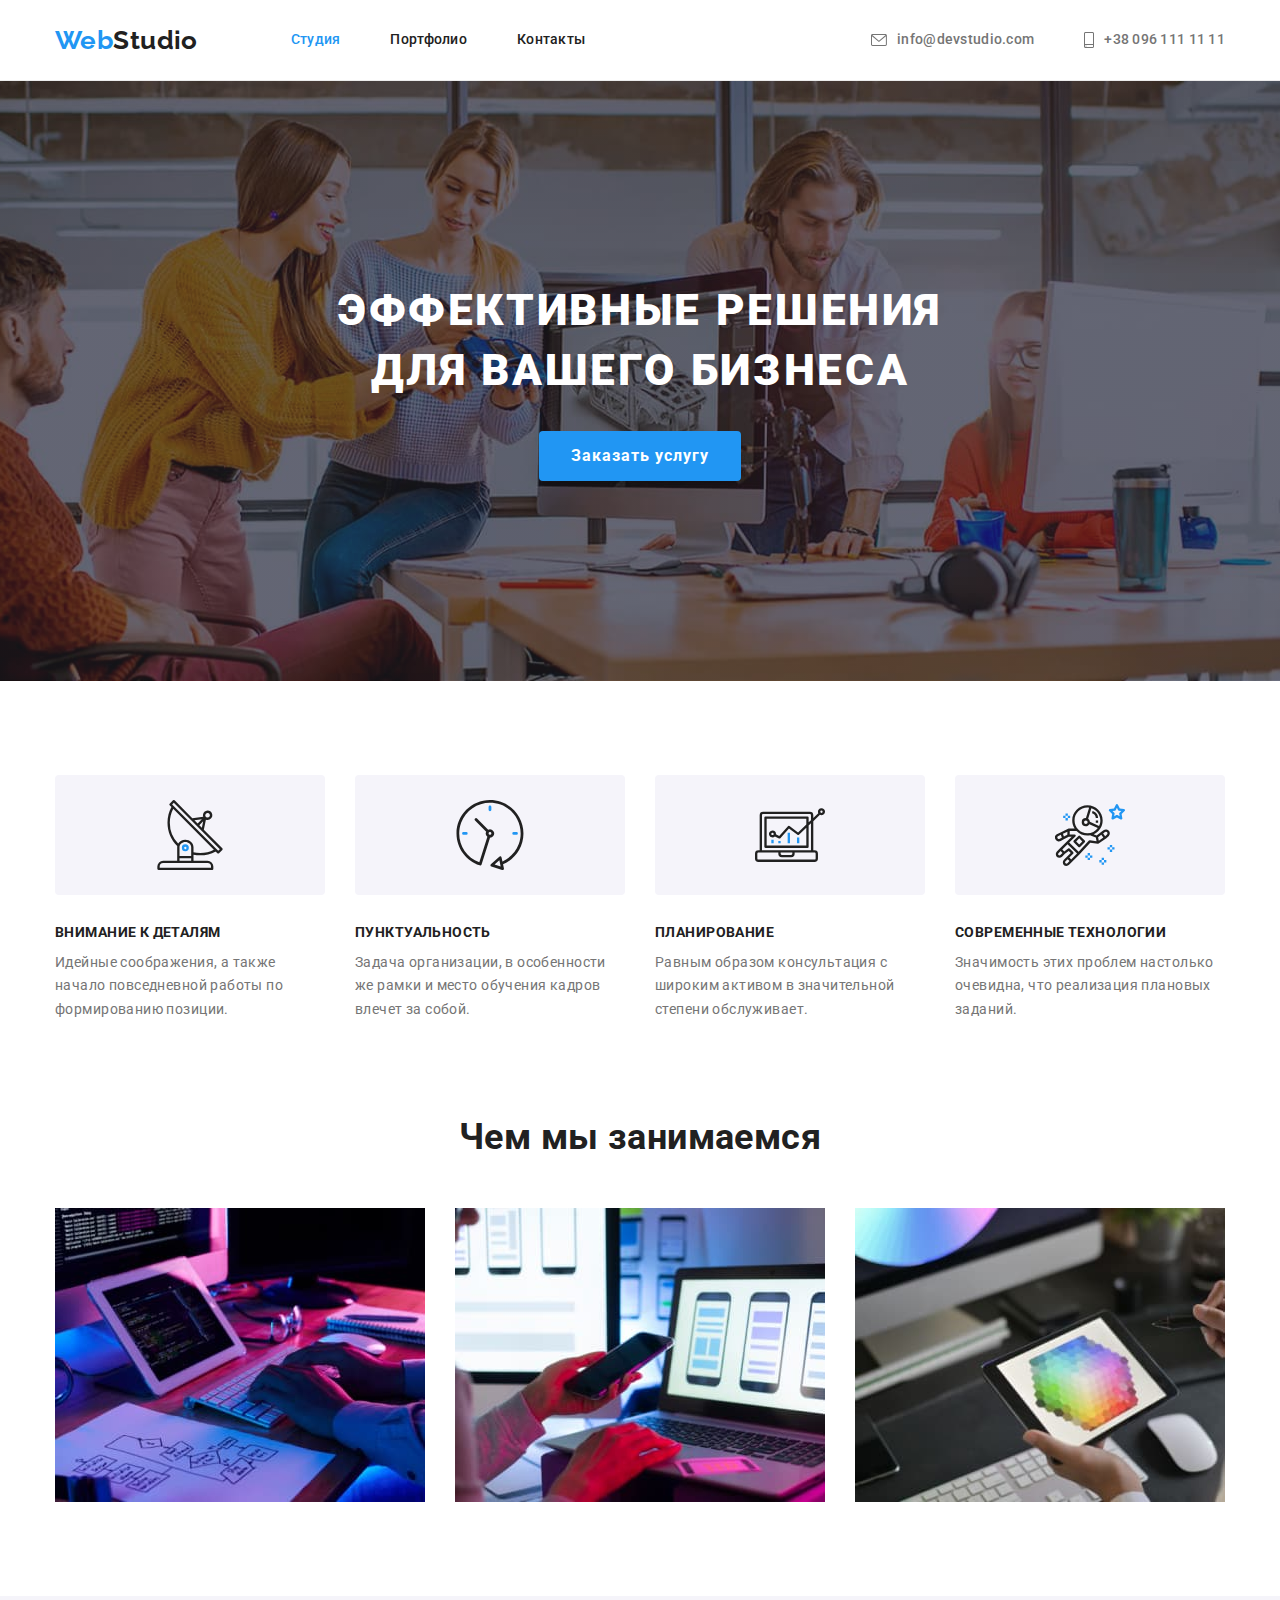
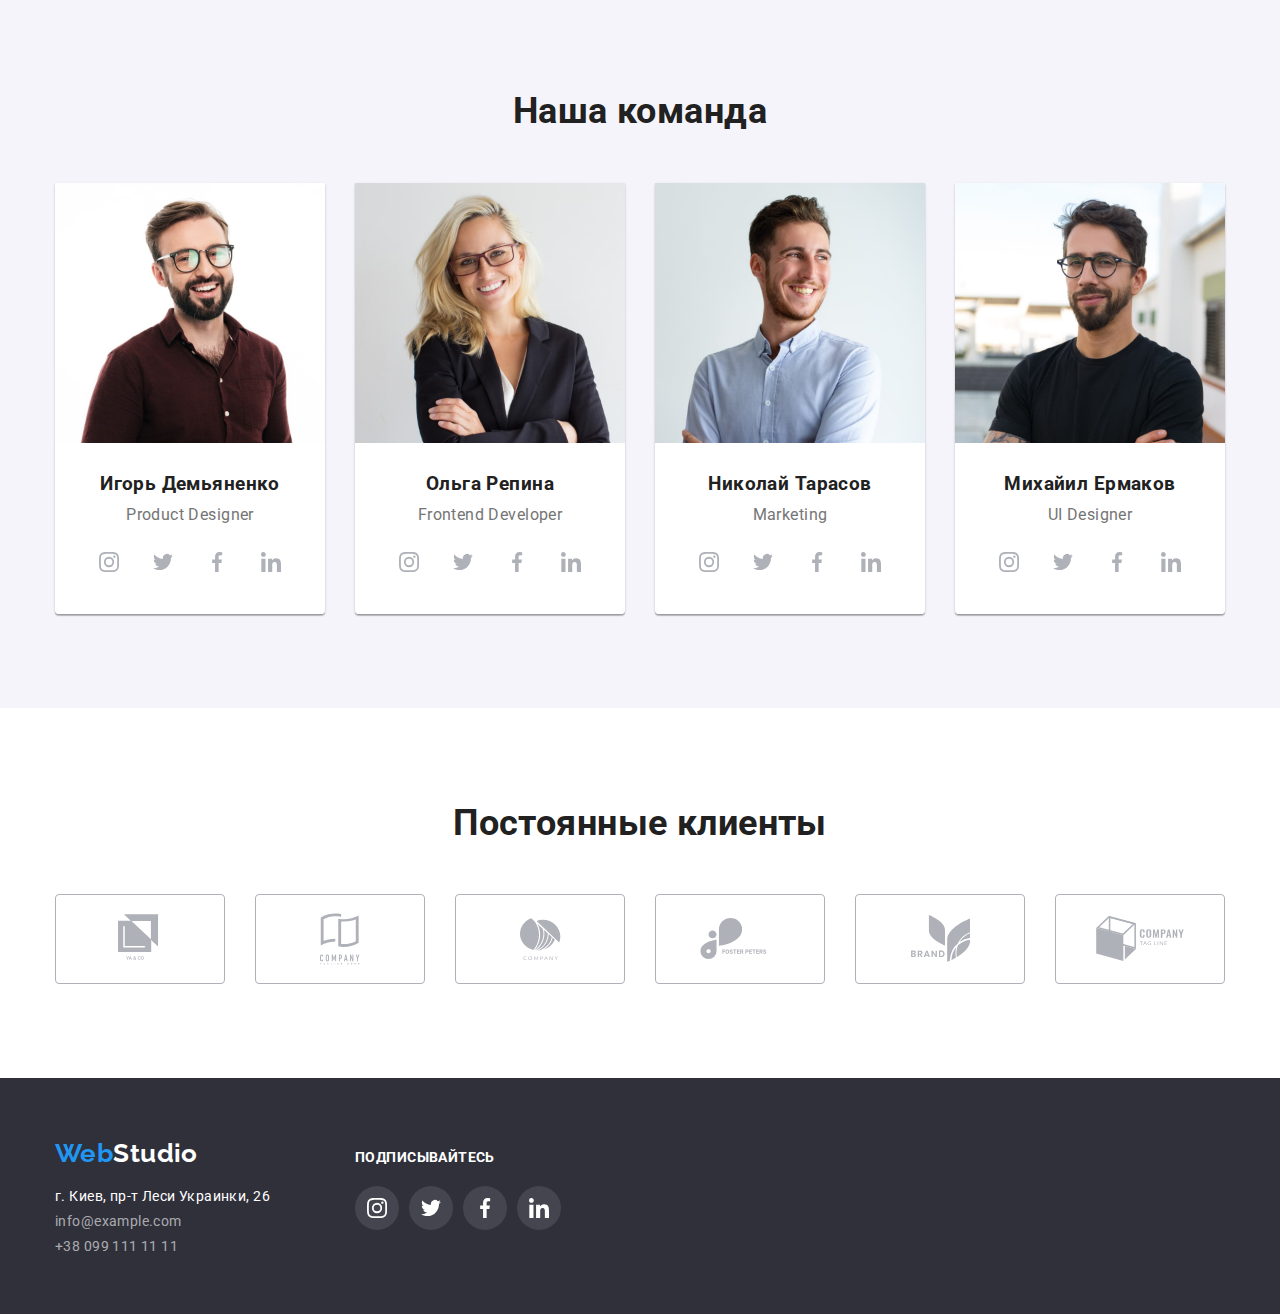
==== index.html @ 0dd32082 "Скопировал все файлы из дз-4" ====
<!DOCTYPE html>
<html lang="ru">
  <head>
    <meta charset="UTF-8" />
    <meta name="viewport" content="width=device-width, initial-scale=1.0" />
    <meta name="description" content="" />
    <meta name="keywords" content="" />
    <title>WebStudio</title>
    <link
      href="https://fonts.googleapis.com/css2?family=Raleway:wght@700&family=Roboto:wght@400;500;700;900&display=swap"
      rel="stylesheet"
    />
    <link rel="stylesheet" href="./css/modern-normalize.css" />
    <link rel="stylesheet" href="./css/common.css" />
    <link rel="stylesheet" href="./css/main.css" />
  </head>

  <body>
    <!-- HEADER -->
    <header class="header">
      <div class="container">
        <nav class="nav">
          <a href="index.html" class="logo header-logo link">Web<span class="header-logo-studio">Studio</span></a>
          <ul class="list site-menu">
            <li class="item"><a href="./index.html" class="site-nav link current">Студия</a></li>
            <li class="item"><a href="./portfolio.html" class="site-nav link">Портфолио</a></li>
            <li class="item"><a href="" class="site-nav link">Контакты</a></li>
          </ul>
        </nav>
        <ul class="list contacts">
          <li class="item">
            <a href="mailto:info@devstudio.com" class="e-mail header-e-mail link">
              <svg class="header-icon icon-envelope" width="16px" height="12px">
                <use href="./icons/sprite.svg#icon-envelope"></use>
              </svg>
              info@devstudio.com</a
            >
          </li>
          <li class="item">
            <a href="tel:+380961111111" class="tel header-tel link">
              <svg class="header-icon icon-smartphone" width="10px" height="16px">
                <use href="./icons/sprite.svg#icon-smartphone"></use>
              </svg>
              +38 096 111 11 11</a
            >
          </li>
        </ul>
      </div>
    </header>

    <main>
      <!-- HERO -->
      <section class="hero-section">
        <div class="container">
          <h1 class="hero-title">Эффективные решения<br />для вашего бизнеса</h1>
          <button class="hero-btn">Заказать услугу</button>
        </div>
      </section>

      <!-- 4 ГЛАВНЫХ ПРИНЦИПА -->
      <section class="principles-section">
        <div class="container">
          <h2 class="section-title visually-hidden">4 главных принципа</h2>
          <ul class="list principles-list">
            <li class="item">
              <div class="principles-div">
                <svg class="icon-antenna" width="70px" height="70px">
                  <use href="./icons/sprite.svg#icon-antenna"></use>
                </svg>
              </div>
              <h3 class="principle">Внимание к деталям</h3>
              <p class="principle-text">
                Идейные соображения, а также начало повседневной работы по формированию позиции.
              </p>
            </li>
            <li class="item">
              <div class="principles-div">
                <svg class="icon-clock" width="70px" height="70px">
                  <use href="./icons/sprite.svg#icon-clock"></use>
                </svg>
              </div>
              <h3 class="principle">Пунктуальность</h3>
              <p class="principle-text">
                Задача организации, в особенности же рамки и место обучения кадров влечет за собой.
              </p>
            </li>
            <li class="item">
              <div class="principles-div">
                <svg class="icon-diagram" width="70px" height="70px">
                  <use href="./icons/sprite.svg#icon-diagram"></use>
                </svg>
              </div>
              <h3 class="principle">Планирование</h3>
              <p class="principle-text">
                Равным образом консультация с широким активом в значительной степени обслуживает.
              </p>
            </li>
            <li class="item">
              <div class="principles-div">
                <svg class="icon-astronaut" width="70px" height="70px">
                  <use href="./icons/sprite.svg#icon-astronaut"></use>
                </svg>
              </div>
              <h3 class="principle">Современные технологии</h3>
              <p class="principle-text">Значимость этих проблем настолько очевидна, что реализация плановых заданий.</p>
            </li>
          </ul>
        </div>
      </section>

      <!-- ЧЕМ МЫ ЗАНИМАЕМСЯ -->
      <section class="what-we-do-section">
        <div class="container">
          <h2 class="section-title">Чем мы занимаемся</h2>
          <ul class="list what-we-do-list">
            <li class="item"><img src="./img/img1.jpg" alt="" width="370" /></li>
            <li class="item"><img src="./img/img2.jpg" alt="" width="370" /></li>
            <li class="item"><img src="./img/img3.jpg" alt="" width="370" /></li>
          </ul>
        </div>
      </section>

      <!-- НАША КОМАНДА -->
      <section class="our-team-section">
        <div class="container">
          <h2 class="section-title">Наша команда</h2>
          <ul class="list our-team-list">
            <li class="item worker-card">
              <div class="worker-img"><img src="./img/igor.jpg" alt="Игорь Демьяненко" width="270" /></div>
              <div class="worker-info">
                <h3 class="worker-name">Игорь Демьяненко</h3>
                <p lang="en" class="worker-position">Product Designer</p>
                <ul class="list social-networks-list">
                  <li class="item social-network-item">
                    <a
                      href="https://www.instagram.com/"
                      class="link social-network-link"
                      target="_blank"
                      title="Инстаграм"
                    >
                      <svg class="social-network-icon icon-instagram" width="20px" height="20px">
                        <use href="./icons/sprite.svg#icon-instagram"></use>
                      </svg>
                    </a>
                  </li>
                  <li class="item social-network-item">
                    <a href="https://www.twitter.com/" class="link social-network-link" target="_blank" title="Твиттер">
                      <svg class="social-network-icon icon-twitter" width="20px" height="20px">
                        <use href="./icons/sprite.svg#icon-twitter"></use>
                      </svg>
                    </a>
                  </li>
                  <li class="item social-network-item">
                    <a
                      href="https://www.facebook.com/"
                      class="link social-network-link"
                      target="_blank"
                      title="Фейсбук"
                    >
                      <svg class="social-network-icon icon-facebook" width="20px" height="20px">
                        <use href="./icons/sprite.svg#icon-facebook"></use>
                      </svg>
                    </a>
                  </li>
                  <li class="item social-network-item">
                    <a
                      href="https://www.linkedin.com/"
                      class="link social-network-link"
                      target="_blank"
                      title="Линкедин"
                    >
                      <svg class="social-network-icon icon-linkedin" width="20px" height="20px">
                        <use href="./icons/sprite.svg#icon-linkedin"></use>
                      </svg>
                    </a>
                  </li>
                </ul>
              </div>
            </li>
            <li class="item worker-card">
              <div class="worker-img"><img src="./img/olga.jpg" alt="Ольга Репина" width="270" /></div>
              <div class="worker-info">
                <h3 class="worker-name">Ольга Репина</h3>
                <p lang="en" class="worker-position">Frontend Developer</p>
                <ul class="list social-networks-list">
                  <li class="item social-network-item">
                    <a
                      href="https://www.instagram.com/"
                      class="link social-network-link"
                      target="_blank"
                      title="Инстаграм"
                    >
                      <svg class="social-network-icon icon-instagram" width="20px" height="20px">
                        <use href="./icons/sprite.svg#icon-instagram"></use>
                      </svg>
                    </a>
                  </li>
                  <li class="item social-network-item">
                    <a href="https://www.twitter.com/" class="link social-network-link" target="_blank" title="Твиттер">
                      <svg class="social-network-icon icon-twitter" width="20px" height="20px">
                        <use href="./icons/sprite.svg#icon-twitter"></use>
                      </svg>
                    </a>
                  </li>
                  <li class="item social-network-item">
                    <a
                      href="https://www.facebook.com/"
                      class="link social-network-link"
                      target="_blank"
                      title="Фейсбук"
                    >
                      <svg class="social-network-icon icon-facebook" width="20px" height="20px">
                        <use href="./icons/sprite.svg#icon-facebook"></use>
                      </svg>
                    </a>
                  </li>
                  <li class="item social-network-item">
                    <a
                      href="https://www.linkedin.com/"
                      class="link social-network-link"
                      target="_blank"
                      title="Линкедин"
                    >
                      <svg class="social-network-icon icon-linkedin" width="20px" height="20px">
                        <use href="./icons/sprite.svg#icon-linkedin"></use>
                      </svg>
                    </a>
                  </li>
                </ul>
              </div>
            </li>
            <li class="item worker-card">
              <div class="worker-img"><img src="./img/nikolay.jpg" alt="Николай Тарасов" width="270" /></div>
              <div class="worker-info">
                <h3 class="worker-name">Николай Тарасов</h3>
                <p lang="en" class="worker-position">Marketing</p>
                <ul class="list social-networks-list">
                  <li class="item social-network-item">
                    <a
                      href="https://www.instagram.com/"
                      class="link social-network-link"
                      target="_blank"
                      title="Инстаграм"
                    >
                      <svg class="social-network-icon icon-instagram" width="20px" height="20px">
                        <use href="./icons/sprite.svg#icon-instagram"></use>
                      </svg>
                    </a>
                  </li>
                  <li class="item social-network-item">
                    <a href="https://www.twitter.com/" class="link social-network-link" target="_blank" title="Твиттер">
                      <svg class="social-network-icon icon-twitter" width="20px" height="20px">
                        <use href="./icons/sprite.svg#icon-twitter"></use>
                      </svg>
                    </a>
                  </li>
                  <li class="item social-network-item">
                    <a
                      href="https://www.facebook.com/"
                      class="link social-network-link"
                      target="_blank"
                      title="Фейсбук"
                    >
                      <svg class="social-network-icon icon-facebook" width="20px" height="20px">
                        <use href="./icons/sprite.svg#icon-facebook"></use>
                      </svg>
                    </a>
                  </li>
                  <li class="item social-network-item">
                    <a
                      href="https://www.linkedin.com/"
                      class="link social-network-link"
                      target="_blank"
                      title="Линкедин"
                    >
                      <svg class="social-network-icon icon-linkedin" width="20px" height="20px">
                        <use href="./icons/sprite.svg#icon-linkedin"></use>
                      </svg>
                    </a>
                  </li>
                </ul>
              </div>
            </li>
            <li class="item worker-card">
              <div class="worker-img"><img src="./img/mihail.jpg" alt="Михайил Ермаков" width="270" /></div>
              <div class="worker-info">
                <h3 class="worker-name">Михайил Ермаков</h3>
                <p lang="en" class="worker-position">UI Designer</p>
                <ul class="list social-networks-list">
                  <li class="item social-network-item">
                    <a
                      href="https://www.instagram.com/"
                      class="link social-network-link"
                      target="_blank"
                      title="Инстаграм"
                    >
                      <svg class="social-network-icon icon-instagram" width="20px" height="20px">
                        <use href="./icons/sprite.svg#icon-instagram"></use>
                      </svg>
                    </a>
                  </li>
                  <li class="item social-network-item">
                    <a href="https://www.twitter.com/" class="link social-network-link" target="_blank" title="Твиттер">
                      <svg class="social-network-icon icon-twitter" width="20px" height="20px">
                        <use href="./icons/sprite.svg#icon-twitter"></use>
                      </svg>
                    </a>
                  </li>
                  <li class="item social-network-item">
                    <a
                      href="https://www.facebook.com/"
                      class="link social-network-link"
                      target="_blank"
                      title="Фейсбук"
                    >
                      <svg class="social-network-icon icon-facebook" width="20px" height="20px">
                        <use href="./icons/sprite.svg#icon-facebook"></use>
                      </svg>
                    </a>
                  </li>
                  <li class="item social-network-item">
                    <a
                      href="https://www.linkedin.com/"
                      class="link social-network-link"
                      target="_blank"
                      title="Линкедин"
                    >
                      <svg class="social-network-icon icon-linkedin" width="20px" height="20px">
                        <use href="./icons/sprite.svg#icon-linkedin"></use>
                      </svg>
                    </a>
                  </li>
                </ul>
              </div>
            </li>
          </ul>
        </div>
      </section>

      <!-- КЛИЕНТЫ -->
      <section class="clients-section">
        <div class="container">
          <h2 class="section-title">Постоянные клиенты</h2>
          <ul class="list clients-list">
            <li class="item client-item">
              <a href="" class="link client-link" target="_blank">
                <svg class="client-icon icon-ya-and-co" width="44.27px" height="49.23px">
                  <use href="./icons/sprite.svg#icon-ya-and-co"></use>
                </svg>
              </a>
            </li>
            <li class="item client-item">
              <a href="" class="link client-link" target="_blank">
                <svg class="client-icon icon-company-tagline-here" width="40px" height="52px">
                  <use href="./icons/sprite.svg#icon-company-tagline-here"></use>
                </svg>
              </a>
            </li>
            <li class="item client-item">
              <a href="" class="link client-link" target="_blank">
                <svg class="client-icon icon-company" width="41px" height="42.6px">
                  <use href="./icons/sprite.svg#icon-company"></use>
                </svg>
              </a>
            </li>
            <li class="item client-item">
              <a href="" class="link client-link" target="_blank">
                <svg class="client-icon icon-foster-peters" width="79.66px" height="42.02px">
                  <use href="./icons/sprite.svg#icon-foster-peters"></use>
                </svg>
              </a>
            </li>
            <li class="item client-item">
              <a href="" class="link client-link" target="_blank">
                <svg class="client-icon icon-brand" width="59px" height="47px">
                  <use href="./icons/sprite.svg#icon-brand"></use>
                </svg>
              </a>
            </li>
            <li class="item client-item">
              <a href="" class="link client-link" target="_blank">
                <svg class="client-icon icon-company-tag-line" width="88.48px" height="45.44px">
                  <use href="./icons/sprite.svg#icon-company-tag-line"></use>
                </svg>
              </a>
            </li>
          </ul>
        </div>
      </section>
    </main>

    <!-- FOOTER -->
    <footer class="footer">
      <div class="container">
        <section class="footer-logo-address">
          <a href="index.html" class="logo footer-logo link">Web<span class="footer-logo-studio">Studio</span></a>
          <address>
            <ul class="list">
              <li>
                <a href="https://goo.gl/maps/ob6mUAmVErRQbY527" class="physical-address link" target="_blank"
                  >г. Киев, пр-т Леси Украинки, 26</a
                >
              </li>
              <li><a href="mailto:info@example.com" class="footer-e-mail e-mail link">info@example.com</a></li>
              <li><a href="tel:+380991111111" class="footer-tel tel link">+38 099 111 11 11</a></li>
            </ul>
          </address>
        </section>
        <section class="footer-social-networks">
          <h2 class="subscribe">Подписывайтесь</h2>
          <ul class="list footer-social-networks-list">
            <li class="item footer-social-network-item">
              <a
                href="https://www.instagram.com/"
                class="link footer-social-network-link"
                target="_blank"
                title="Инстаграм"
              >
                <svg class="footer-social-network-icon icon-instagram" width="20px" height="20px">
                  <use href="./icons/sprite.svg#icon-instagram"></use>
                </svg>
              </a>
            </li>
            <li class="item footer-social-network-item">
              <a
                href="https://www.twitter.com/"
                class="link footer-social-network-link"
                target="_blank"
                title="Твиттер"
              >
                <svg class="footer-social-network-icon icon-twitter" width="20px" height="20px">
                  <use href="./icons/sprite.svg#icon-twitter"></use>
                </svg>
              </a>
            </li>
            <li class="item footer-social-network-item">
              <a
                href="https://www.facebook.com/"
                class="link footer-social-network-link"
                target="_blank"
                title="Фейсбук"
              >
                <svg class="footer-social-network-icon icon-facebook" width="20px" height="20px">
                  <use href="./icons/sprite.svg#icon-facebook"></use>
                </svg>
              </a>
            </li>
            <li class="item footer-social-network-item">
              <a
                href="https://www.linkedin.com/"
                class="link footer-social-network-link"
                target="_blank"
                title="Линкедин"
              >
                <svg class="footer-social-network-icon icon-linkedin" width="20px" height="20px">
                  <use href="./icons/sprite.svg#icon-linkedin"></use>
                </svg>
              </a>
            </li>
          </ul>
        </section>
      </div>
    </footer>
  </body>
</html>
---- css/common.css ----
/* COMMON */

:root {
  --primary-text-color: #212121;
  --secondary-text-color: #757575;
  --hover-color: #2196f3;
  --white-color: white;
  --section-dark-bg-color: #2f303a;
  --section-gray-bg-color: #f5f4fa;
  --transparent-gray-color: rgba(255, 255, 255, 0.6);
  --icons-gray: #afb1b8;
}

/* * {
  outline: 1px solid black;
} */

body {
  font-family: "roboto", sans-serif;
  font-size: 14px;
  line-height: 1.14;
  color: var(--primary-text-color);
  letter-spacing: 0.03em;
}

h1,
h2,
h3,
h4,
h5,
h6,
p {
  margin-top: 0;
  margin-bottom: 0;
}

.list {
  padding: 0;
  margin: 0;
  list-style: none;
}

.link {
  text-decoration: none;
  color: inherit;
}

.section-title {
  font-size: 36px;
  text-align: center;
  margin-bottom: 50px;
  line-height: 1.17;
}

.logo {
  font-family: "Raleway", sans-serif;
  font-weight: bold;
  font-size: 26px;
  line-height: 1.19;
  color: var(--hover-color);
  padding-top: 10px;
  padding-bottom: 10px;
}

.container {
  padding-right: 15px;
  padding-left: 15px;
  width: 1200px;
  margin-right: auto;
  margin-left: auto;
}

img {
  display: block;
  min-width: 100%;
  height: auto;
  object-fit: cover;
  object-position: center;
}

.visually-hidden {
  position: absolute !important;
  clip: rect(1px 1px 1px 1px);
  clip: rect(1px, 1px, 1px, 1px);
  padding: 0 !important;
  border: 0 !important;
  height: 1px !important;
  width: 1px !important;
  overflow: hidden;
}

/* HEADER */

.header {
  background-color: white;
  border-bottom: 1px solid #ececec;
}

.header-logo-studio {
  color: var(--primary-text-color);
}

.header .container,
.nav,
.site-menu,
.contacts {
  display: flex;
  align-items: center;
}

.nav .logo {
  margin-right: 93px;
}

.contacts {
  margin-left: auto;
}

.site-menu .item:not(:last-child),
.contacts .item:not(:last-child) {
  margin-right: 50px;
}

.site-nav {
  display: block;
  font-weight: 500;
  font-size: 14px;
  line-height: 1.14;
  letter-spacing: 0.02em;
  color: var(--primary-text-color);
  padding-top: 32px;
  padding-bottom: 32px;
}

.header-icon {
  margin-right: 10px;
  fill: var(--secondary-text-color);
}

.header-e-mail,
.header-tel {
  display: flex;
  justify-content: center;
  align-items: center;
  color: var(--secondary-text-color);
  font-weight: 500;
  line-height: 1.14;
  letter-spacing: 0.02em;
  padding-top: 32px;
  padding-bottom: 32px;
}

.site-nav:hover,
.site-nav:focus,
.e-mail:hover,
.e-mail:focus,
.tel:hover,
.tel:focus,
.physical-address:hover,
.physical-address:focus {
  color: var(--hover-color);
}

.contacts .link:hover .header-icon,
.contacts .link:focus .header-icon {
  fill: var(--hover-color);
}

.site-menu .current {
  color: var(--hover-color);
}

/* FOOTER */

.footer {
  background-color: var(--section-dark-bg-color);
  padding-top: 50px;
  padding-bottom: 50px;
}

.footer .container {
  display: flex;
}

.footer-logo-address {
  width: 270px;
  margin-right: 30px;
}

.footer-logo {
  display: inline-block;
  margin-bottom: 10px;
}

.footer-logo-studio {
  color: var(--white-color);
}

address {
  color: var(--white-color);
  font-style: normal;
}

.physical-address,
.footer-e-mail,
.footer-tel {
  display: inline-block;
  margin-bottom: 9px;
}

.footer-e-mail,
.footer-tel {
  color: var(--transparent-gray-color);
}

.subscribe {
  text-transform: uppercase;
  color: white;
  font-size: 14px;
  margin-top: 22px;
  margin-bottom: 20px;
}

.footer-social-networks {
  width: 270px;
  margin-right: 30px;
}

.footer-social-networks-list {
  display: flex;
}

.footer-social-network-item:not(:last-child) {
  margin-right: 10px;
}

.footer-social-network-link {
  display: flex;
  justify-content: center;
  align-items: center;
  width: 44px;
  height: 44px;
  border-radius: 50%;
  background-color: rgba(255, 255, 255, 0.1);
}

.footer-social-network-icon {
  fill: white;
}

.footer-social-network-link:hover {
  background-color: var(--hover-color);
}
---- css/main.css ----
/* HERO */

.hero-section {
  background-color: var(--section-dark-bg-color);
  background-image: linear-gradient(to right, rgba(47, 48, 58, 0.4), rgba(47, 48, 58, 0.4)), url(../img/hero-bg-img.jpg);
  background-repeat: no-repeat;
  background-position: center;
  background-size: cover;
  text-align: center;
  padding-top: 200px;
  padding-bottom: 200px;
}

.hero-title {
  margin-top: 0;
  margin-bottom: 0;
  font-weight: 900;
  font-size: 44px;
  line-height: 1.36;
  letter-spacing: 0.06em;
  text-transform: uppercase;
  color: var(--white-color);
  margin-bottom: 30px;
  min-width: 696px;
}

.hero-btn {
  display: inline-block;
  font-family: "roboto", sans-serif;
  color: var(--white-color);
  font-weight: bold;
  font-size: 16px;
  line-height: 1.87;
  letter-spacing: 0.06em;
  text-align: center;
  background-color: var(--hover-color);
  border: none;
  padding: 10px 32px;
  box-shadow: 0px 4px 4px rgba(0, 0, 0, 0.15);
  border-radius: 4px;
}

/* 4 ГЛАВНЫХ ПРИНЦИПА */

.principles-section {
  padding-top: 94px;
}

.principles-list {
  display: flex;
  flex-wrap: wrap;
  justify-content: center;
  margin: -15px;
}

.principles-list .item {
  width: calc((100% - 4 * 30px) / 4);
  margin: 15px;
}

.principles-div {
  display: flex;
  height: 120px;
  background-color: var(--section-gray-bg-color);
  align-items: center;
  justify-content: center;
  border-radius: 4px;
  margin-bottom: 30px;
}

.principle {
  text-transform: uppercase;
  font-weight: bold;
  font-size: 14px;
  line-height: 1.14;
  margin-bottom: 10px;
}

.principle-text {
  color: var(--secondary-text-color);
  margin-top: 0;
  margin-bottom: 0;
  line-height: 1.71;
}

/* ЧЕМ МЫ ЗАНИМАЕМСЯ */

.what-we-do-section {
  padding-top: 94px;
  padding-bottom: 94px;
}

.what-we-do-list {
  display: flex;
  flex-wrap: wrap;
  justify-content: center;
  margin: -15px;
}

.what-we-do-list .item {
  width: calc((100% - 3 * 30px) / 3);
  margin: 15px;
}

/* НАША КОМАНДА */

.our-team-section {
  padding-top: 94px;
  padding-bottom: 94px;
  background-color: #f5f4fa;
}

.our-team-list {
  display: flex;
  flex-wrap: wrap;
  justify-content: center;
  margin: -15px;
}

.worker-card {
  margin: 15px;
  box-shadow: 0px 1px 3px rgba(0, 0, 0, 0.12), 0px 1px 1px rgba(0, 0, 0, 0.14), 0px 2px 1px rgba(0, 0, 0, 0.2);
  border-radius: 0px 0px 4px 4px;
}

.worker-info {
  font-size: 16px;
  background-color: white;
  line-height: 1.19;
  text-align: center;
  padding-top: 30px;
  padding-bottom: 30px;
  border-radius: 0px 0px 4px 4px;
}

.worker-name {
  margin-bottom: 10px;
}

.worker-position {
  color: var(--secondary-text-color);
  margin-bottom: 16px;
}

.social-networks-list {
  display: flex;
  justify-content: center;
}

.social-network-item:not(:last-child) {
  margin-right: 10px;
}

.social-network-link {
  display: flex;
  justify-content: center;
  align-items: center;
  width: 44px;
  height: 44px;
  border-radius: 50%;
}

.social-network-icon {
  fill: var(--icons-gray);
}

.social-network-link:hover {
  background-color: var(--hover-color);
}

.social-network-link:hover .social-network-icon {
  fill: white;
}

/* КЛИЕНТЫ */

.clients-section {
  padding-top: 94px;
  padding-bottom: 94px;
}

.clients-list {
  display: flex;
  justify-content: space-between;
}

.client-link {
  display: flex;
  justify-content: center;
  align-items: center;
  width: 170px;
  height: 90px;
  border: 1px solid var(--icons-gray);
  border-radius: 4px;
}

.client-icon {
  fill: var(--icons-gray);
}

.client-link:hover {
  border-color: var(--hover-color);
}

.client-link:hover .client-icon {
  fill: var(--hover-color);
}
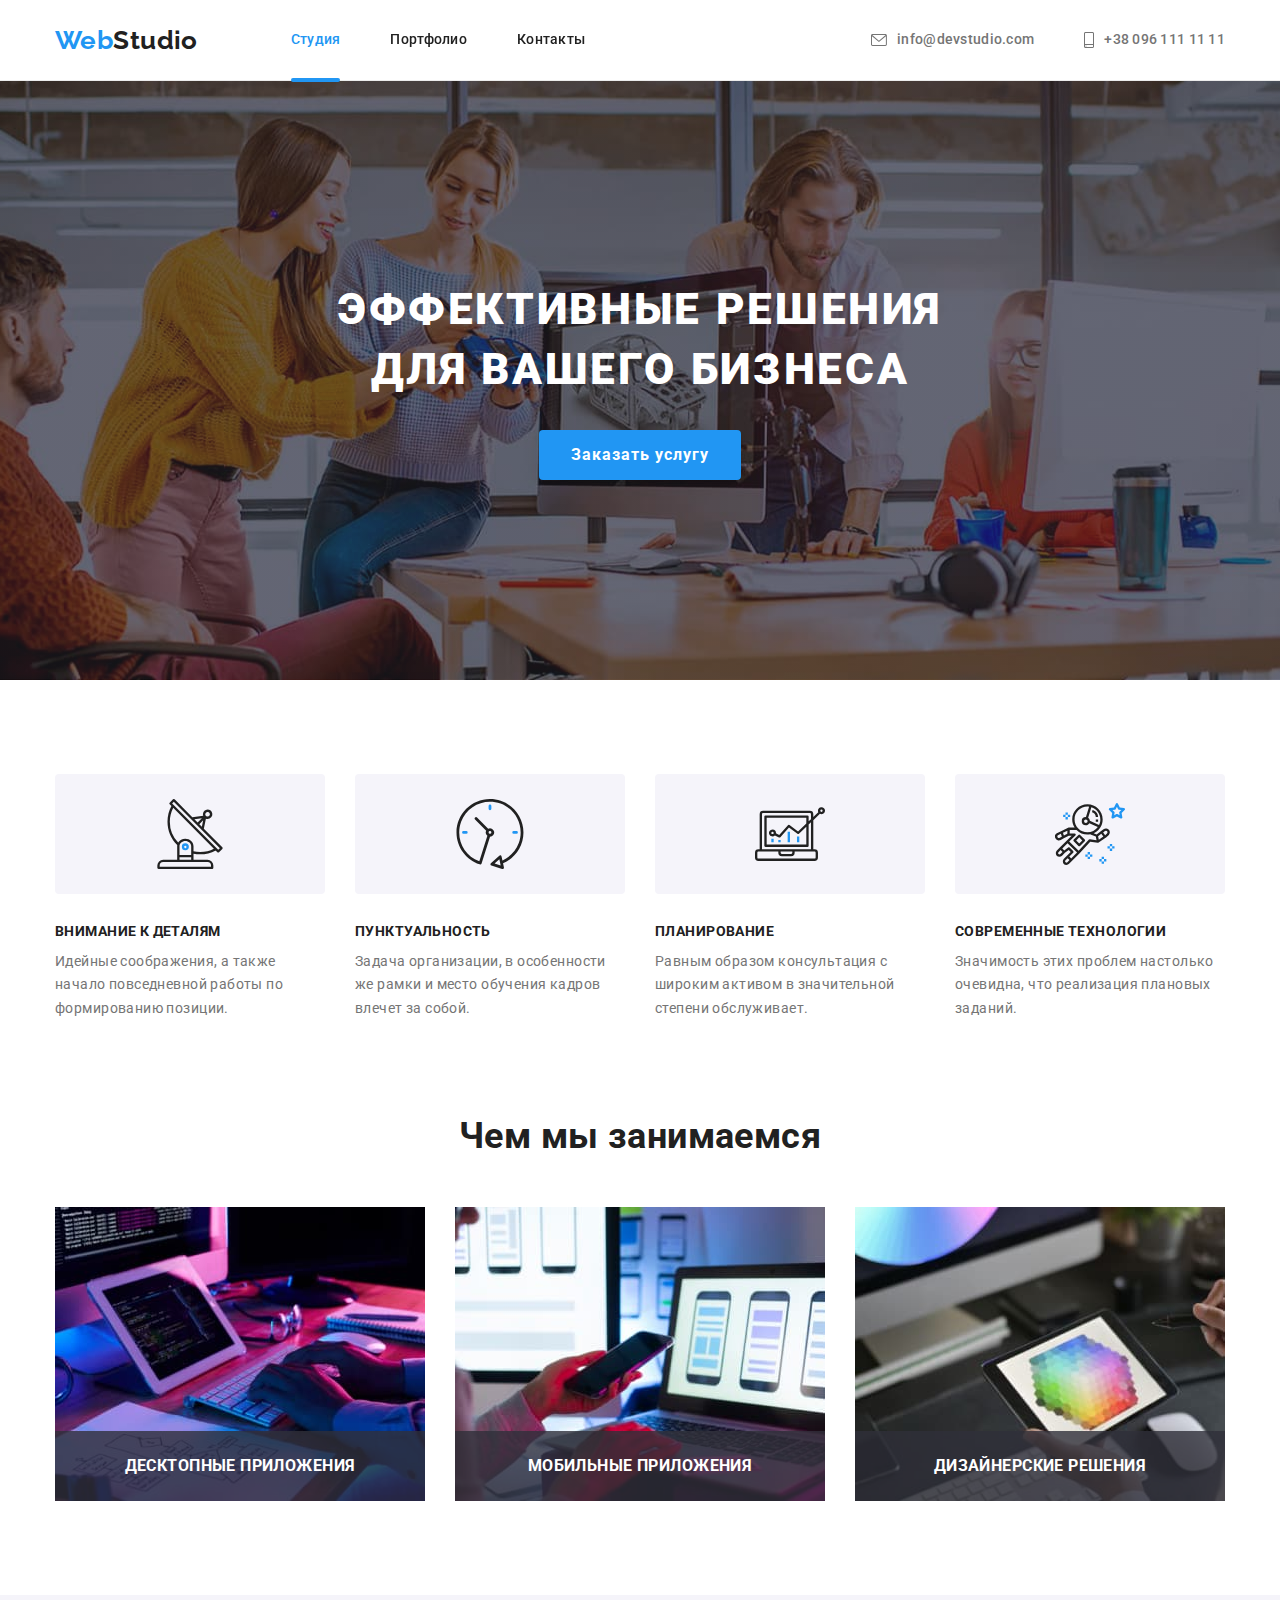
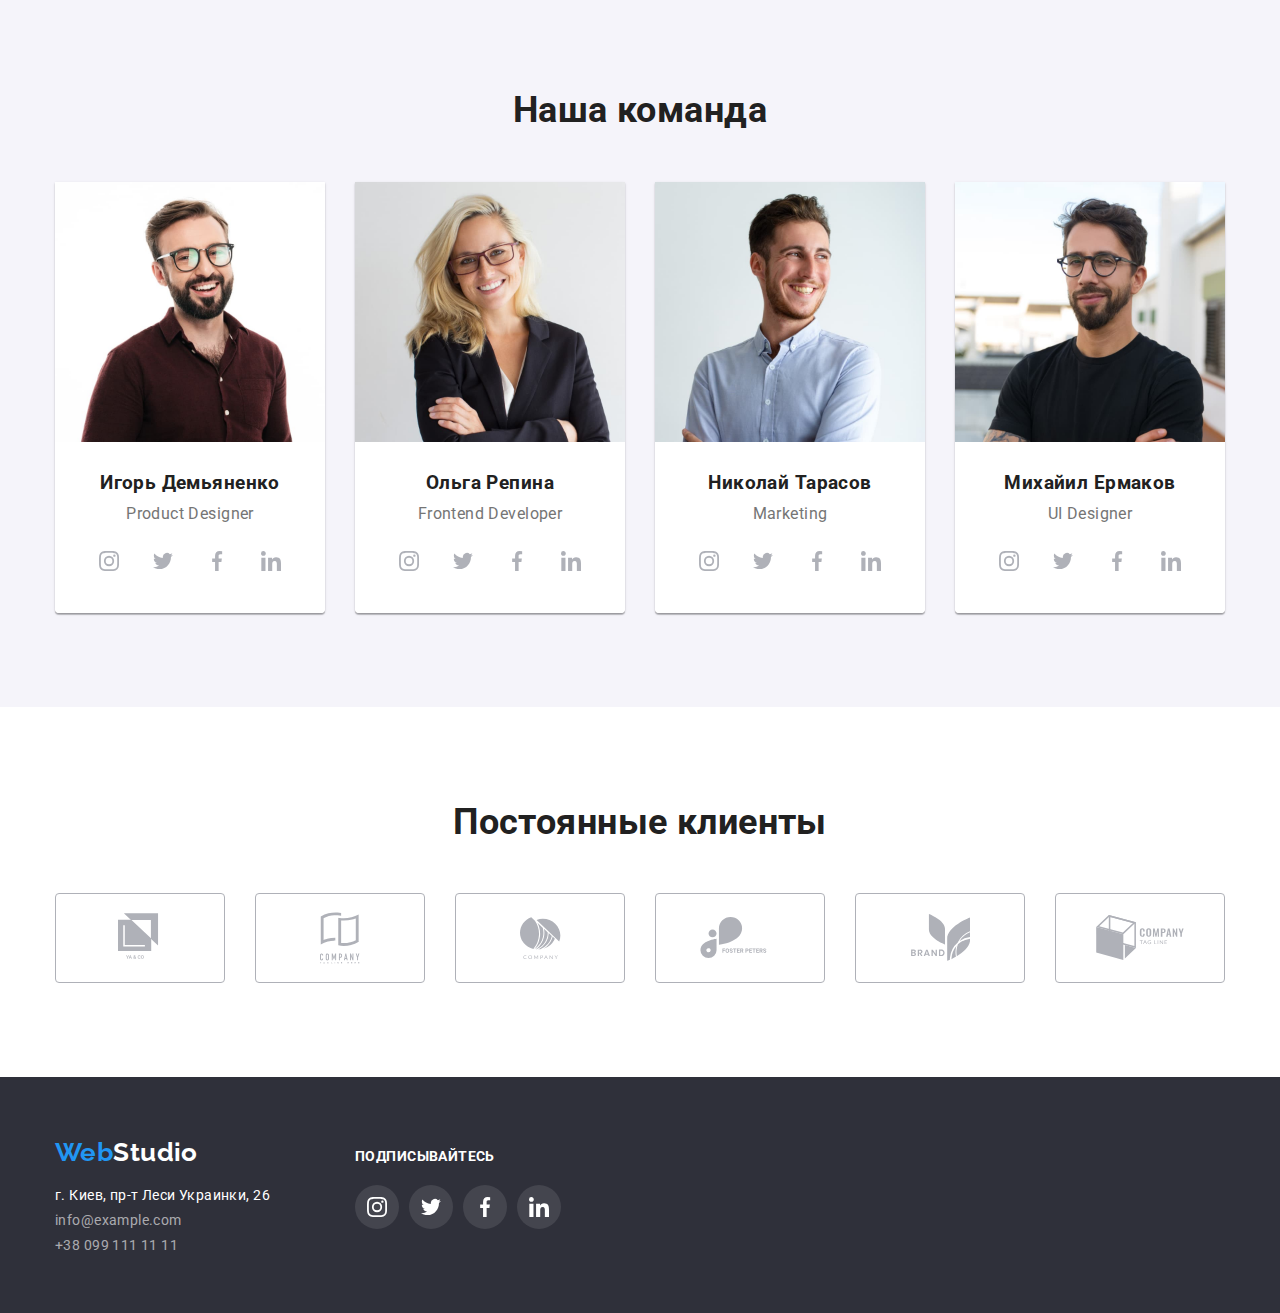
==== commit cb7867c4: "Сделано дз-5" ====
--- a/index.html
+++ b/index.html
@@ -53,7 +53,7 @@
       <section class="hero-section">
         <div class="container">
           <h1 class="hero-title">Эффективные решения<br />для вашего бизнеса</h1>
-          <button class="hero-btn">Заказать услугу</button>
+          <button class="btn hero-btn" data-modal-open="">Заказать услугу</button>
         </div>
       </section>
 
@@ -113,9 +113,18 @@
         <div class="container">
           <h2 class="section-title">Чем мы занимаемся</h2>
           <ul class="list what-we-do-list">
-            <li class="item"><img src="./img/img1.jpg" alt="" width="370" /></li>
-            <li class="item"><img src="./img/img2.jpg" alt="" width="370" /></li>
-            <li class="item"><img src="./img/img3.jpg" alt="" width="370" /></li>
+            <li class="item">
+              <img src="./img/img1.jpg" alt="" width="370" />
+              <h3 class="item-title">Десктопные приложения</h3>
+            </li>
+            <li class="item">
+              <img src="./img/img2.jpg" alt="" width="370" />
+              <h3 class="item-title">Мобильные приложения</h3>
+            </li>
+            <li class="item">
+              <img src="./img/img3.jpg" alt="" width="370" />
+              <h3 class="item-title">Дизайнерские решения</h3>
+            </li>
           </ul>
         </div>
       </section>
@@ -393,6 +402,7 @@
     <footer class="footer">
       <div class="container">
         <section class="footer-logo-address">
+          <h2 class="section-title visually-hidden">Адрес</h2>
           <a href="index.html" class="logo footer-logo link">Web<span class="footer-logo-studio">Studio</span></a>
           <address>
             <ul class="list">
@@ -461,5 +471,13 @@
         </section>
       </div>
     </footer>
+
+    <!-- МОДАЛЬНОЕ ОКНО -->
+    <div class="backdrop is-hidden" data-modal="">
+      <div class="modal">
+        <button class="btn modal-btn" data-modal-close="">Закрыть</button>
+      </div>
+    </div>
+    <script src="./js/modal.js"></script>
   </body>
 </html>
--- a/css/common.css
+++ b/css/common.css
@@ -9,6 +9,7 @@
   --section-gray-bg-color: #f5f4fa;
   --transparent-gray-color: rgba(255, 255, 255, 0.6);
   --icons-gray: #afb1b8;
+  --site-transition: 250ms cubic-bezier(0.4, 0, 0.2, 1);
 }
 
 /* * {
@@ -21,6 +22,8 @@
   line-height: 1.14;
   color: var(--primary-text-color);
   letter-spacing: 0.03em;
+
+  padding-top: 80px;
 }
 
 h1,
@@ -89,11 +92,31 @@
   overflow: hidden;
 }
 
+.site-nav,
+.e-mail,
+.tel,
+svg,
+.client-link,
+.physical-address,
+.social-network-link,
+.footer-social-network-link,
+.filter-btn,
+.item-full-description {
+  transition: var(--site-transition);
+}
+
 /* HEADER */
 
 .header {
+  position: fixed;
   background-color: white;
   border-bottom: 1px solid #ececec;
+
+  width: 100%;
+  min-height: 79px;
+  top: 0;
+
+  z-index: 2;
 }
 
 .header-logo-studio {
@@ -123,6 +146,7 @@
 
 .site-nav {
   display: block;
+  position: relative;
   font-weight: 500;
   font-size: 14px;
   line-height: 1.14;
@@ -157,17 +181,27 @@
 .tel:hover,
 .tel:focus,
 .physical-address:hover,
-.physical-address:focus {
+.physical-address:focus,
+.site-nav.current {
   color: var(--hover-color);
+}
+
+.site-nav.current::after {
+  content: "";
+  display: block;
+  position: absolute;
+
+  width: 100%;
+  height: 4px;
+  left: 0;
+  bottom: -2%;
+  border-radius: 2px;
+  background-color: var(--hover-color);
 }
 
 .contacts .link:hover .header-icon,
 .contacts .link:focus .header-icon {
   fill: var(--hover-color);
-}
-
-.site-menu .current {
-  color: var(--hover-color);
 }
 
 /* FOOTER */
--- a/css/main.css
+++ b/css/main.css
@@ -24,7 +24,7 @@
   min-width: 696px;
 }
 
-.hero-btn {
+.btn {
   display: inline-block;
   font-family: "roboto", sans-serif;
   color: var(--white-color);
@@ -98,8 +98,22 @@
 }
 
 .what-we-do-list .item {
+  position: relative;
   width: calc((100% - 3 * 30px) / 3);
   margin: 15px;
+}
+
+.what-we-do-list .item-title {
+  display: flex;
+  position: absolute;
+  width: 100%;
+  height: 70px;
+  justify-content: center;
+  align-items: center;
+  color: white;
+  text-transform: uppercase;
+  background: rgba(47, 48, 58, 0.8);
+  bottom: 0;
 }
 
 /* НАША КОМАНДА */
@@ -204,4 +218,38 @@
 
 .client-link:hover .client-icon {
   fill: var(--hover-color);
-}+}
+
+/* МОДАЛЬНОЕ ОКНО */
+
+.backdrop {
+  position: fixed;
+  top: 0;
+  left: 0;
+  width: 100%;
+  height: 100%;
+  background-color: rgba(0, 0, 0, 0.2);
+}
+
+.backdrop.is-hidden {
+  opacity: 0;
+  pointer-events: none;
+}
+
+.modal {
+  display: flex;
+  position: absolute;
+  justify-content: center;
+  align-items: center;
+
+  top: 50%;
+  left: 50%;
+  width: 528px;
+  height: 581px;
+  padding: 15px;
+  box-shadow: 0px 1px 3px rgba(0, 0, 0, 0.12), 0px 1px 1px rgba(0, 0, 0, 0.14), 0px 2px 1px rgba(0, 0, 0, 0.2);
+  border-radius: 4px;
+  background-color: white;
+
+  transform: translate(-50%, -50%);
+}
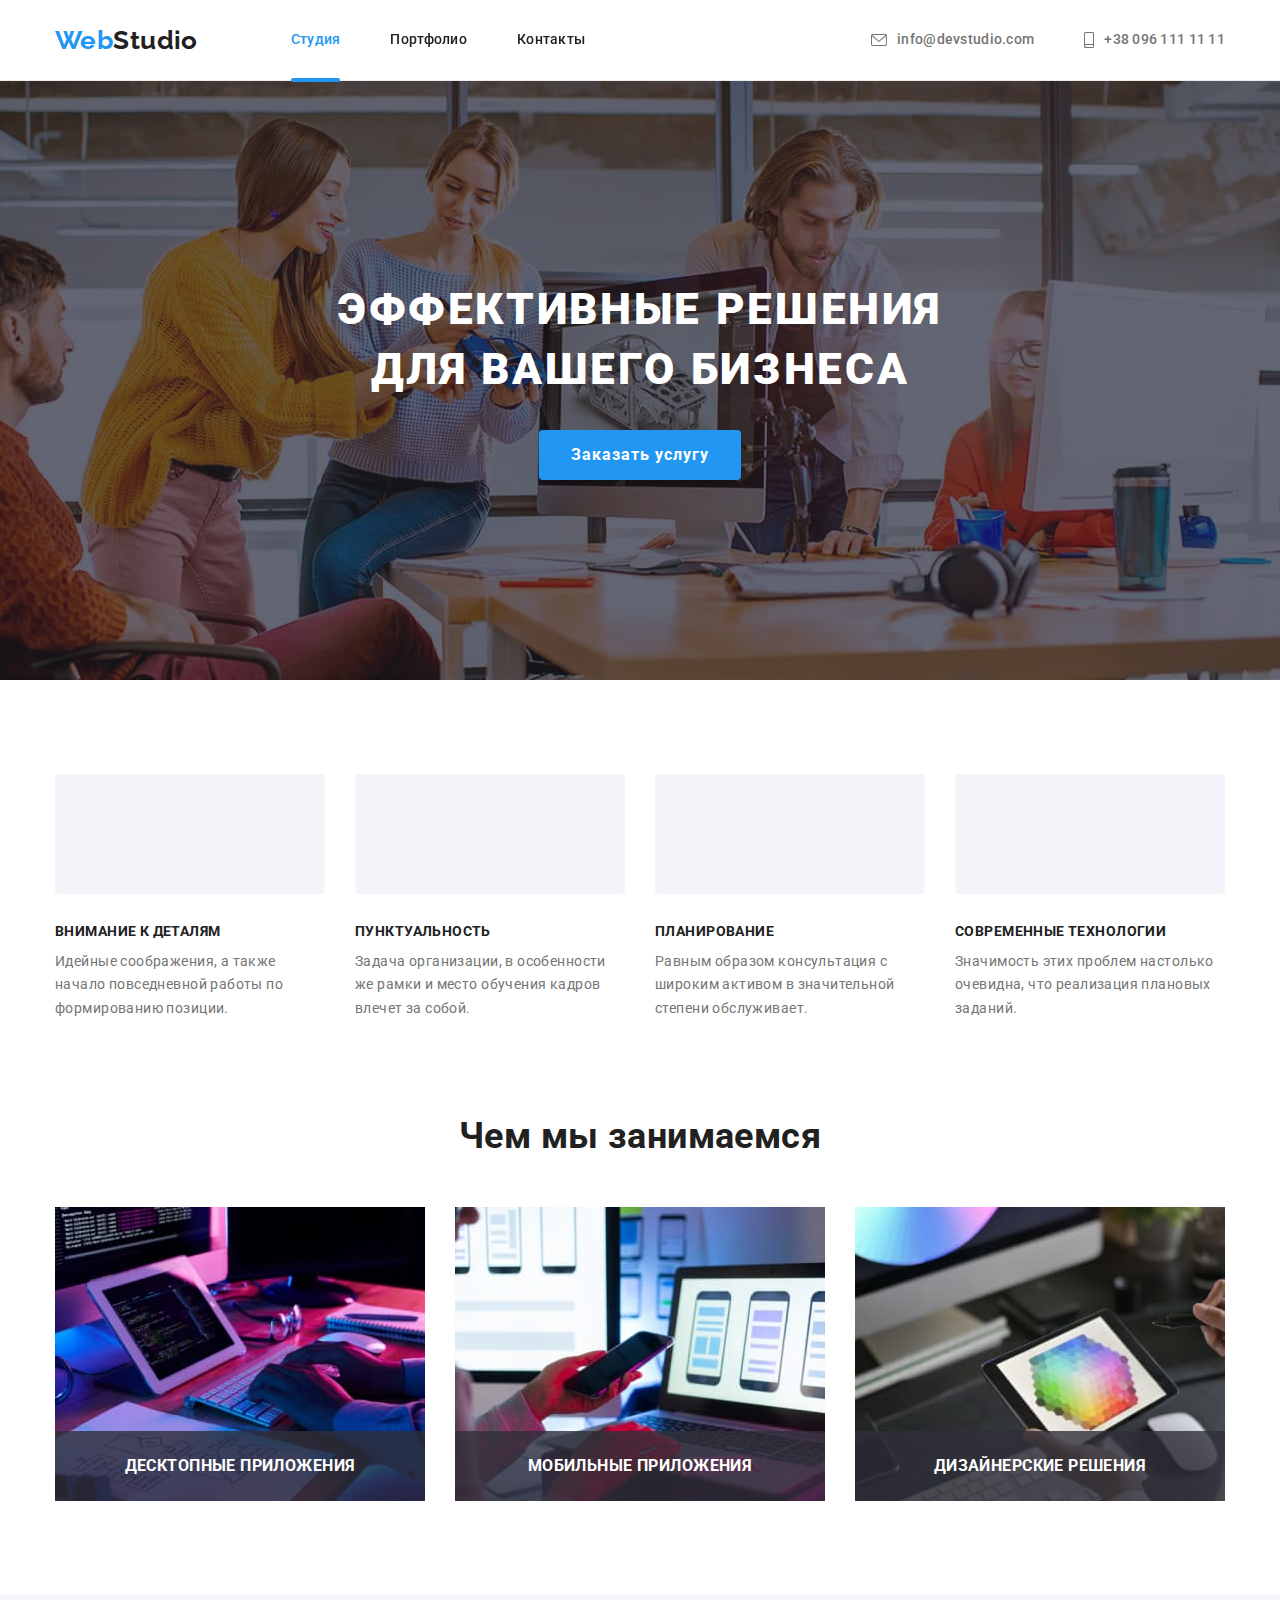
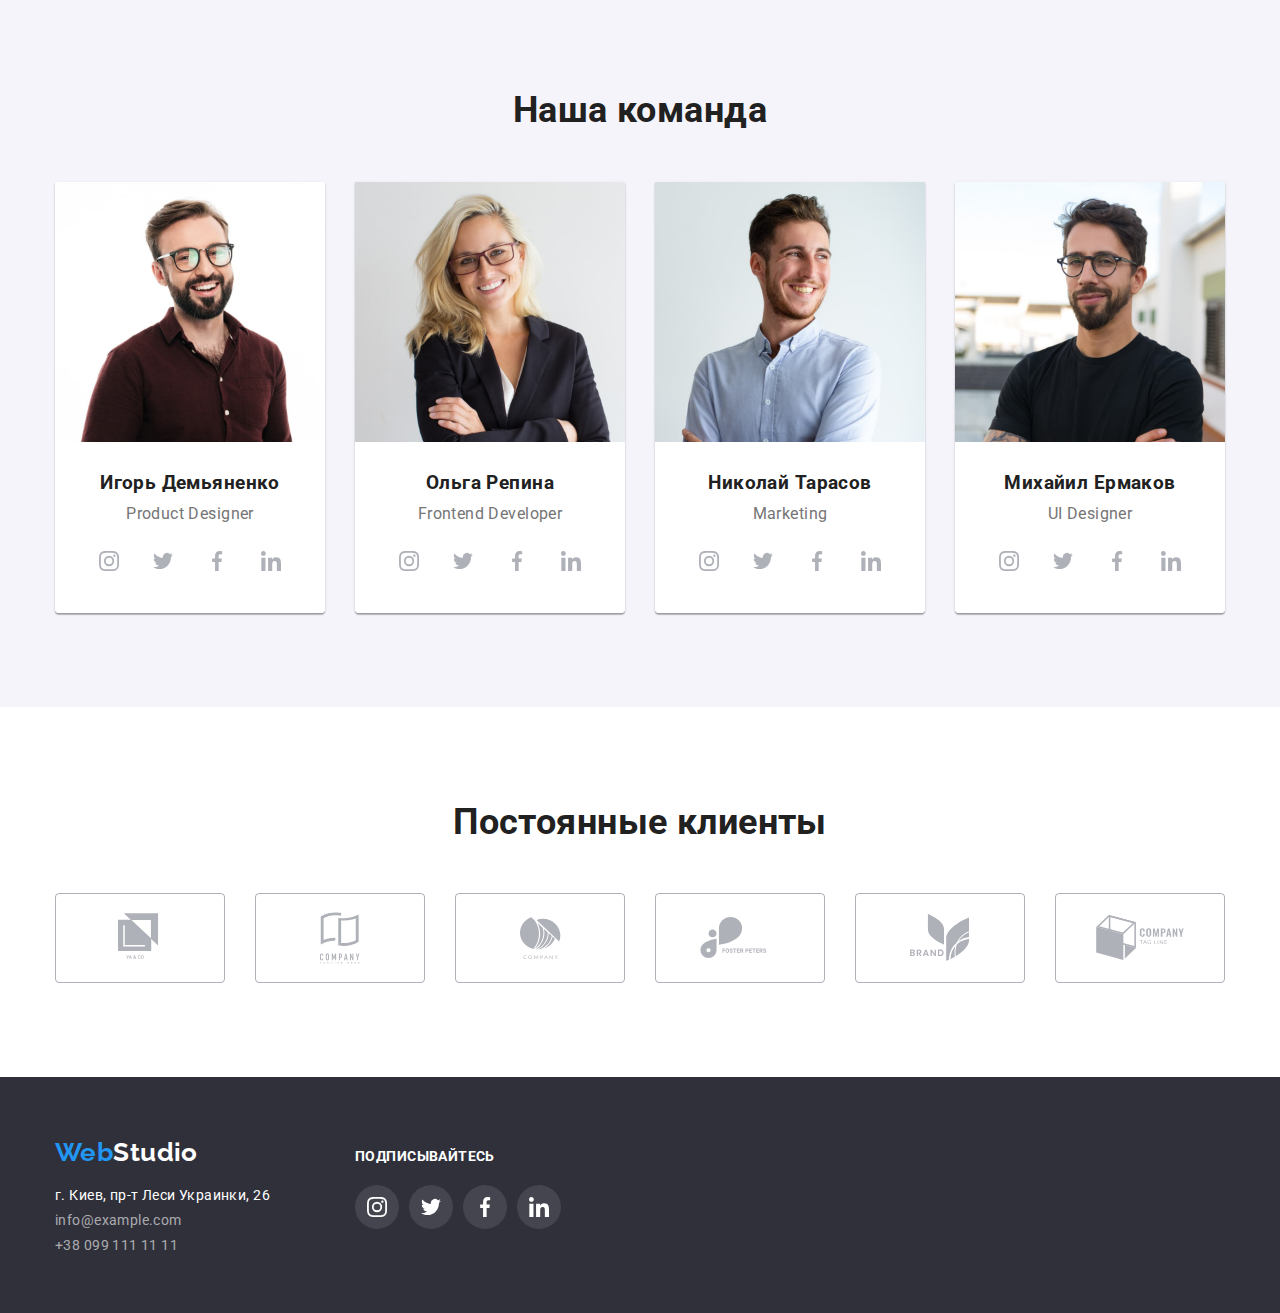
==== commit a318847d: "Внес правки в дз-5" ====
--- a/index.html
+++ b/index.html
@@ -475,7 +475,11 @@
     <!-- МОДАЛЬНОЕ ОКНО -->
     <div class="backdrop is-hidden" data-modal="">
       <div class="modal">
-        <button class="btn modal-btn" data-modal-close="">Закрыть</button>
+        <button class="modal-btn" data-modal-close="">
+          <svg class="icon-vector" width="11px" height="11px">
+            <use href="./icons/sprite.svg#icon-vector"></use>
+          </svg>
+        </button>
       </div>
     </div>
     <script src="./js/modal.js"></script>
--- a/css/common.css
+++ b/css/common.css
@@ -116,7 +116,7 @@
   min-height: 79px;
   top: 0;
 
-  z-index: 2;
+  z-index: 1;
 }
 
 .header-logo-studio {
@@ -282,6 +282,7 @@
   fill: white;
 }
 
-.footer-social-network-link:hover {
+.footer-social-network-link:hover,
+.footer-social-network-link:focus {
   background-color: var(--hover-color);
 }
--- a/css/main.css
+++ b/css/main.css
@@ -132,6 +132,7 @@
 }
 
 .worker-card {
+  width: calc((100% - 4 * 30px) / 4);
   margin: 15px;
   box-shadow: 0px 1px 3px rgba(0, 0, 0, 0.12), 0px 1px 1px rgba(0, 0, 0, 0.14), 0px 2px 1px rgba(0, 0, 0, 0.2);
   border-radius: 0px 0px 4px 4px;
@@ -178,11 +179,13 @@
   fill: var(--icons-gray);
 }
 
-.social-network-link:hover {
+.social-network-link:hover,
+.social-network-link:focus {
   background-color: var(--hover-color);
 }
 
-.social-network-link:hover .social-network-icon {
+.social-network-link:hover .social-network-icon,
+.social-network-link:focus .social-network-icon {
   fill: white;
 }
 
@@ -195,7 +198,14 @@
 
 .clients-list {
   display: flex;
-  justify-content: space-between;
+  flex-wrap: wrap;
+  justify-content: center;
+  margin: -15px;
+}
+
+.client-item {
+  width: calc((100% - 6 * 30px) / 6);
+  margin: 15px;
 }
 
 .client-link {
@@ -212,11 +222,13 @@
   fill: var(--icons-gray);
 }
 
-.client-link:hover {
+.client-link:hover,
+.client-link:focus {
   border-color: var(--hover-color);
 }
 
-.client-link:hover .client-icon {
+.client-link:hover .client-icon,
+.client-link:focus .client-icon {
   fill: var(--hover-color);
 }
 
@@ -224,11 +236,17 @@
 
 .backdrop {
   position: fixed;
+  display: flex;
+  justify-content: center;
+  align-items: center;
+
   top: 0;
   left: 0;
   width: 100%;
   height: 100%;
   background-color: rgba(0, 0, 0, 0.2);
+
+  z-index: 2;
 }
 
 .backdrop.is-hidden {
@@ -237,19 +255,29 @@
 }
 
 .modal {
-  display: flex;
-  position: absolute;
-  justify-content: center;
-  align-items: center;
-
-  top: 50%;
-  left: 50%;
   width: 528px;
   height: 581px;
-  padding: 15px;
+  padding: 8px;
+
   box-shadow: 0px 1px 3px rgba(0, 0, 0, 0.12), 0px 1px 1px rgba(0, 0, 0, 0.14), 0px 2px 1px rgba(0, 0, 0, 0.2);
   border-radius: 4px;
   background-color: white;
-
-  transform: translate(-50%, -50%);
-}
+}
+
+.modal-btn {
+  display: block;
+  margin-left: auto;
+
+  width: 30px;
+  height: 30px;
+  border-radius: 50%;
+
+  background-color: white;
+  border: 1px solid rgba(0, 0, 0, 0.1);
+  cursor: pointer;
+}
+
+.modal-btn:hover,
+.modal-btn:focus {
+  fill: var(--hover-color);
+}
